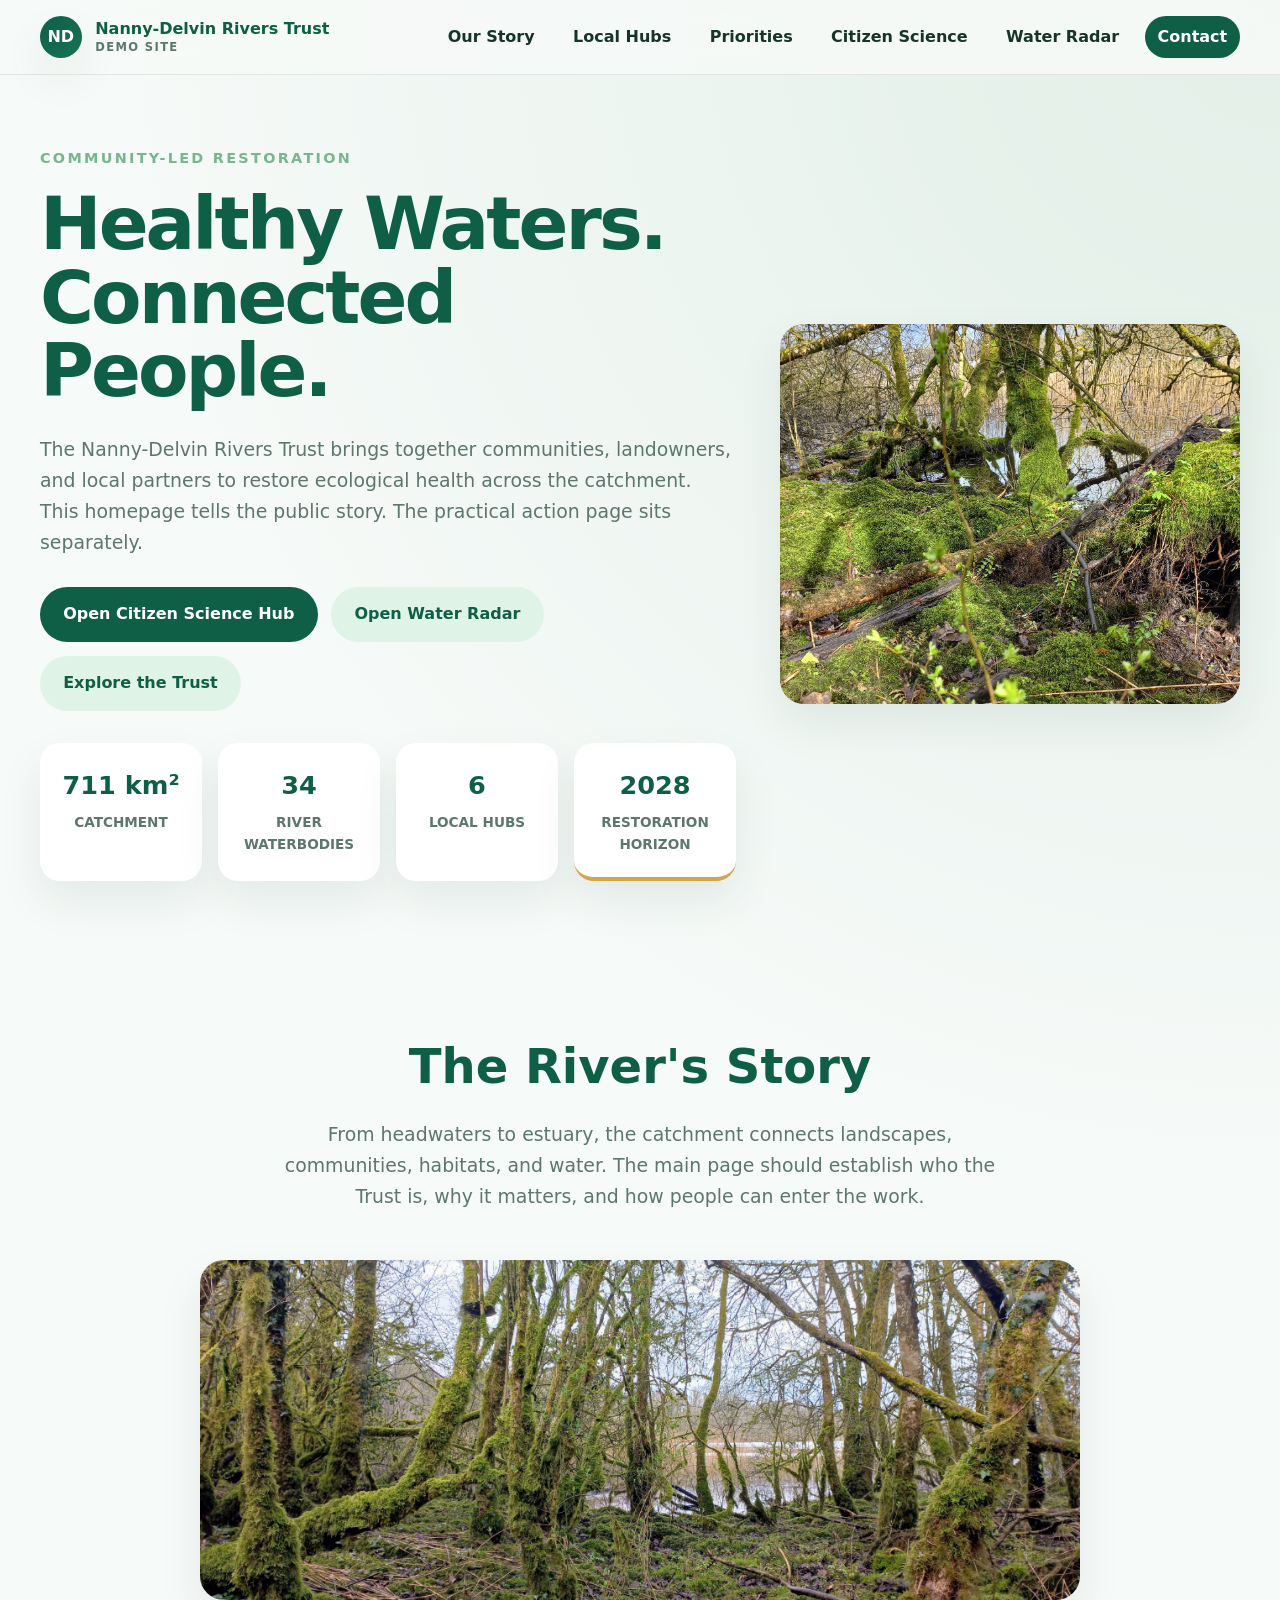
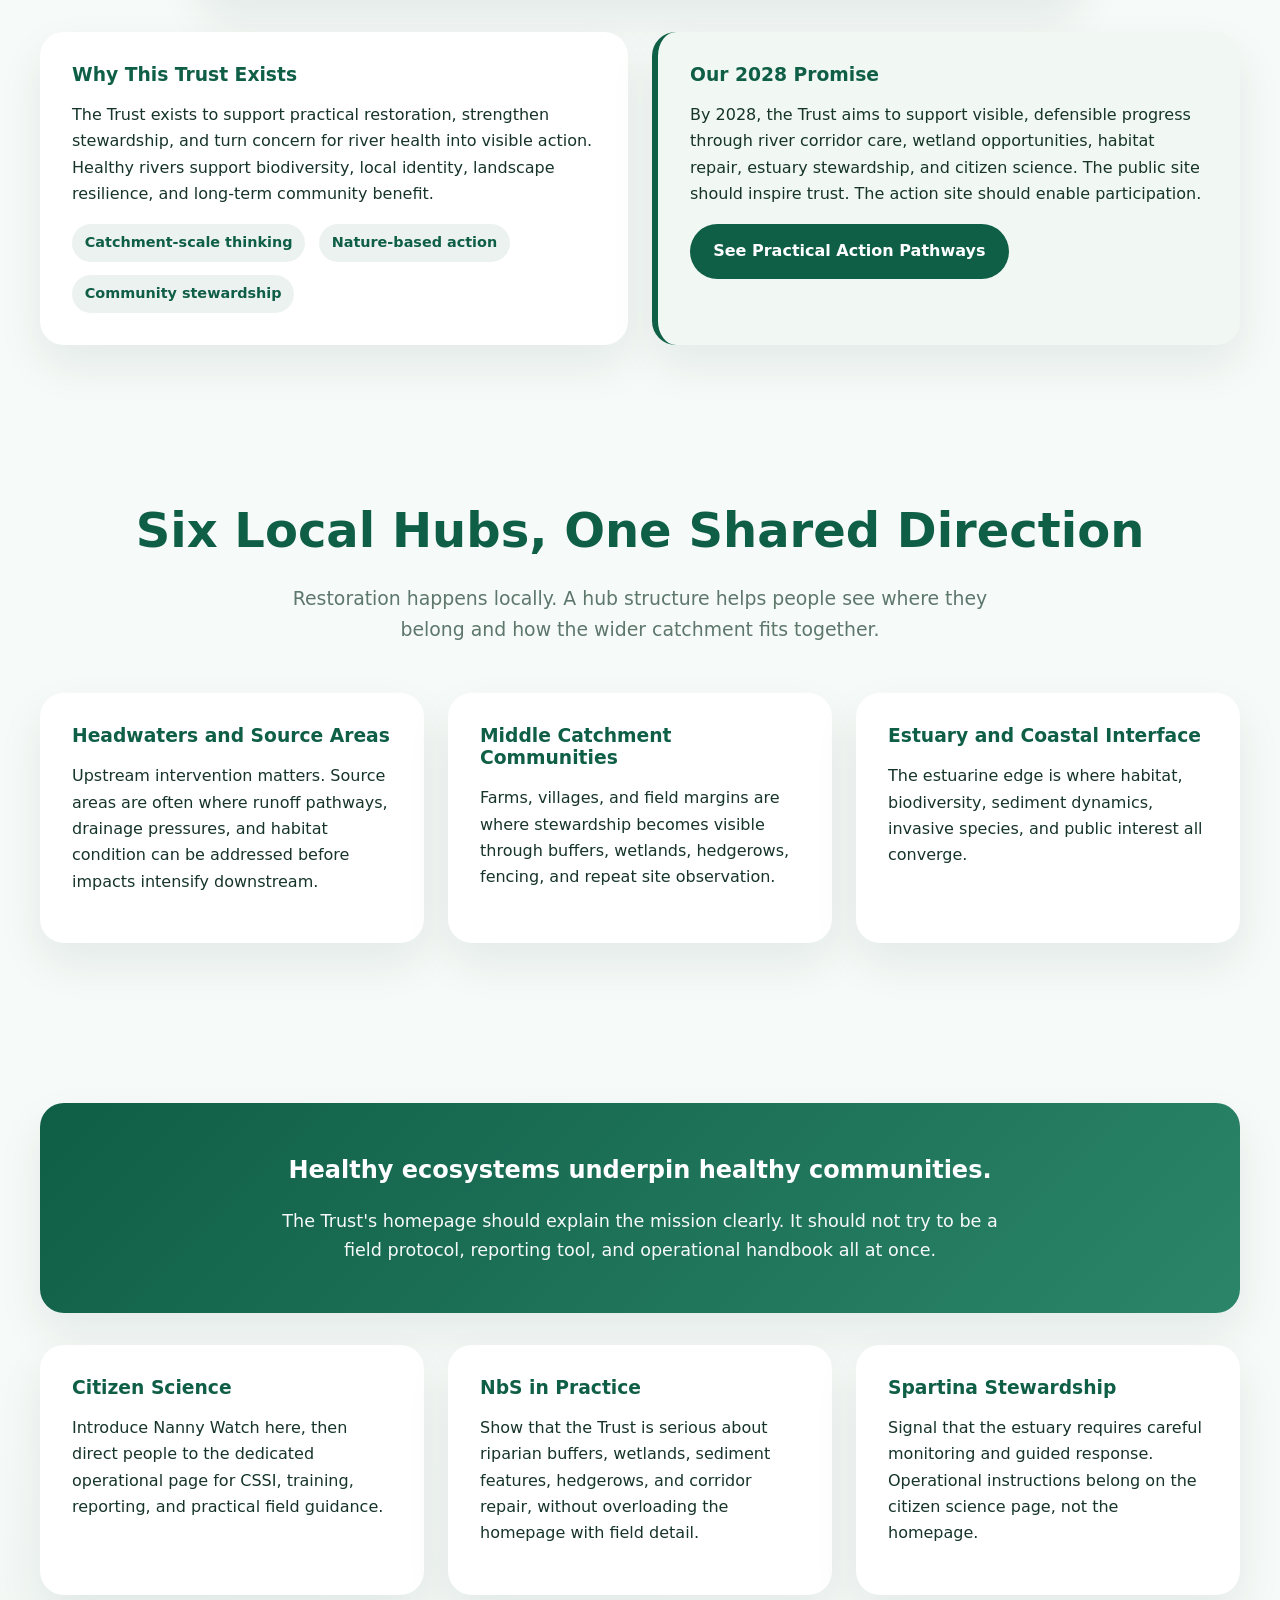
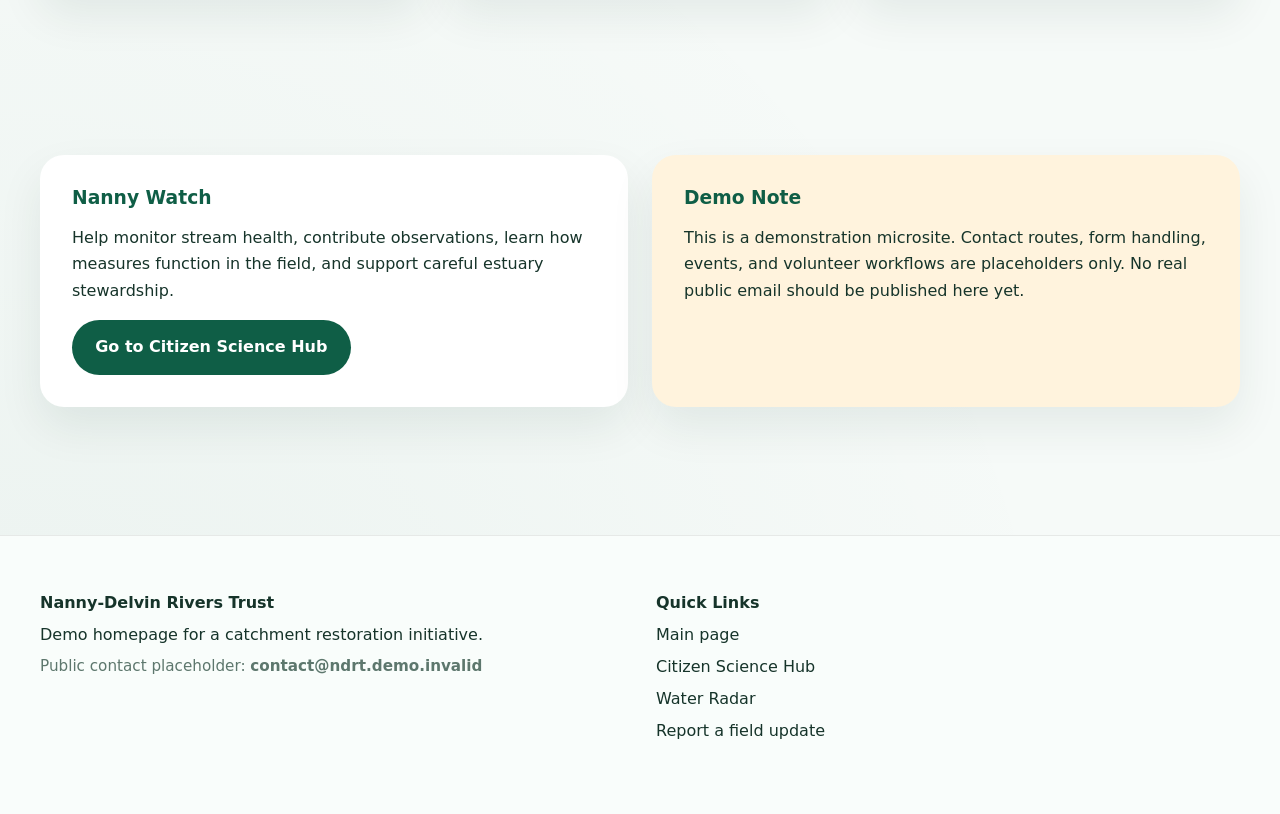
==== index.html @ 26b3b52e "Import donated NDRT website prototype" ====
<!DOCTYPE html>
<html lang="en">
<head>
  <meta charset="UTF-8" />
  <meta name="viewport" content="width=device-width, initial-scale=1.0" />
  <title>Nanny-Delvin Rivers Trust | Our River, Our Future</title>
  <meta
    name="description"
    content="Demo homepage for the Nanny-Delvin Rivers Trust, presenting community-led catchment restoration, local hubs, and pathways into citizen science."
  />
  <link rel="stylesheet" href="assets/css/ndrt.css" />
  <link rel="stylesheet" href="/demos/shared/demo-return.css" />
  <script defer src="/demos/shared/demo-return.js"></script>
  <link rel="stylesheet" href="/demos/shared/demo-doi.css" />
  <script defer src="/demos/shared/demo-doi.js"></script>
  <link rel="stylesheet" href="/demos/shared/demo-support.css" />
  <script defer src="/demos/shared/demo-support.js"></script>
</head>
<body>
  <header class="site-header">
    <div class="shell nav-shell">
      <a href="index.html" class="logo" aria-label="Nanny-Delvin Rivers Trust demo homepage">
        <span class="logo-mark">ND</span>
        <span class="logo-text">
          Nanny-Delvin Rivers Trust
          <small>DEMO SITE</small>
        </span>
      </a>

      <nav class="nav-links" aria-label="Main navigation">
        <a href="#story">Our Story</a>
        <a href="#hubs">Local Hubs</a>
        <a href="#priorities">Priorities</a>
        <a href="citizen-science.html">Citizen Science</a>
        <a href="news/">Water Radar</a>
        <a href="#contact" class="cta-nav">Contact</a>
      </nav>
    </div>
  </header>

  <main>
    <section class="hero shell">
      <div class="hero-grid">
        <div>
          <div class="eyebrow">Community-Led Restoration</div>
          <h1 class="hero-title">Healthy Waters.<br />Connected People.</h1>
          <p class="lead">
            The Nanny-Delvin Rivers Trust brings together communities, landowners, and local
            partners to restore ecological health across the catchment. This homepage tells the
            public story. The practical action page sits separately.
          </p>

          <div class="hero-actions">
            <a class="button" href="citizen-science.html">Open Citizen Science Hub</a>
            <a class="button button-secondary" href="news/">Open Water Radar</a>
            <a class="button button-secondary" href="#story">Explore the Trust</a>
          </div>

          <div class="stats" aria-label="Catchment summary statistics">
            <div class="stat-card">
              <strong>711 km²</strong>
              <span>Catchment</span>
            </div>
            <div class="stat-card">
              <strong>34</strong>
              <span>River Waterbodies</span>
            </div>
            <div class="stat-card">
              <strong>6</strong>
              <span>Local Hubs</span>
            </div>
            <div class="stat-card stat-card-risk">
              <strong>2028</strong>
              <span>Restoration Horizon</span>
            </div>
          </div>
        </div>

        <div>
          <img
            src="assets/images/nanny1.jpg"
            alt="River landscape in the Nanny-Delvin catchment"
            class="feature-img hero-image"
          />
        </div>
      </div>
    </section>

    <section id="story" class="shell">
      <div class="section-heading">
        <h2>The River's Story</h2>
        <p class="lead section-lead">
          From headwaters to estuary, the catchment connects landscapes, communities, habitats,
          and water. The main page should establish who the Trust is, why it matters, and how
          people can enter the work.
        </p>
      </div>

      <img
        src="assets/images/nanny2.jpg"
        alt="Nanny-Delvin landscape view"
        class="feature-img story-image"
      />

      <div class="grid grid-2">
        <article class="card">
          <h3>Why This Trust Exists</h3>
          <p>
            The Trust exists to support practical restoration, strengthen stewardship, and turn
            concern for river health into visible action. Healthy rivers support biodiversity,
            local identity, landscape resilience, and long-term community benefit.
          </p>
          <div class="tag-row">
            <span class="tag">Catchment-scale thinking</span>
            <span class="tag">Nature-based action</span>
            <span class="tag">Community stewardship</span>
          </div>
        </article>

        <article class="card highlight-card">
          <h3>Our 2028 Promise</h3>
          <p>
            By 2028, the Trust aims to support visible, defensible progress through river corridor
            care, wetland opportunities, habitat repair, estuary stewardship, and citizen science.
            The public site should inspire trust. The action site should enable participation.
          </p>
          <a href="citizen-science.html#pathways" class="button">See Practical Action Pathways</a>
        </article>
      </div>
    </section>

    <section id="hubs" class="shell">
      <div class="section-heading">
        <h2>Six Local Hubs, One Shared Direction</h2>
        <p class="lead section-lead">
          Restoration happens locally. A hub structure helps people see where they belong and how
          the wider catchment fits together.
        </p>
      </div>

      <div class="grid grid-3">
        <article class="card">
          <h3>Headwaters and Source Areas</h3>
          <p>
            Upstream intervention matters. Source areas are often where runoff pathways, drainage
            pressures, and habitat condition can be addressed before impacts intensify downstream.
          </p>
        </article>

        <article class="card">
          <h3>Middle Catchment Communities</h3>
          <p>
            Farms, villages, and field margins are where stewardship becomes visible through
            buffers, wetlands, hedgerows, fencing, and repeat site observation.
          </p>
        </article>

        <article class="card">
          <h3>Estuary and Coastal Interface</h3>
          <p>
            The estuarine edge is where habitat, biodiversity, sediment dynamics, invasive species,
            and public interest all converge.
          </p>
        </article>
      </div>
    </section>

    <section id="priorities" class="shell">
      <div class="philosophy">
        <h2>Healthy ecosystems underpin healthy communities.</h2>
        <p>
          The Trust's homepage should explain the mission clearly. It should not try to be a field
          protocol, reporting tool, and operational handbook all at once.
        </p>
      </div>

      <div class="grid grid-3">
        <article class="card">
          <h3>Citizen Science</h3>
          <p>
            Introduce Nanny Watch here, then direct people to the dedicated operational page for
            CSSI, training, reporting, and practical field guidance.
          </p>
        </article>

        <article class="card">
          <h3>NbS in Practice</h3>
          <p>
            Show that the Trust is serious about riparian buffers, wetlands, sediment features,
            hedgerows, and corridor repair, without overloading the homepage with field detail.
          </p>
        </article>

        <article class="card">
          <h3>Spartina Stewardship</h3>
          <p>
            Signal that the estuary requires careful monitoring and guided response. Operational
            instructions belong on the citizen science page, not the homepage.
          </p>
        </article>
      </div>
    </section>

    <section class="shell">
      <div class="grid grid-2">
        <article class="card">
          <h3>Nanny Watch</h3>
          <p>
            Help monitor stream health, contribute observations, learn how measures function in the
            field, and support careful estuary stewardship.
          </p>
          <a href="citizen-science.html" class="button">Go to Citizen Science Hub</a>
        </article>

        <article class="card warning-card">
          <h3>Demo Note</h3>
          <p>
            This is a demonstration microsite. Contact routes, form handling, events, and volunteer
            workflows are placeholders only. No real public email should be published here yet.
          </p>
        </article>
      </div>
    </section>
  </main>

  <footer id="contact" class="site-footer">
    <div class="shell footer-grid">
      <div>
        <p><strong>Nanny-Delvin Rivers Trust</strong></p>
        <p>Demo homepage for a catchment restoration initiative.</p>
        <p class="footer-note">
          Public contact placeholder: <strong>contact@ndrt.demo.invalid</strong>
        </p>
      </div>

      <div>
        <p><strong>Quick Links</strong></p>
        <p><a href="index.html">Main page</a></p>
        <p><a href="citizen-science.html">Citizen Science Hub</a></p>
        <p><a href="news/">Water Radar</a></p>
        <p><a href="citizen-science.html#report">Report a field update</a></p>
      </div>
    </div>
  </footer>
  <!-- Cloudflare Web Analytics -->
  <script defer src='https://static.cloudflareinsights.com/beacon.min.js' data-cf-beacon='{"token": "ba3bb7ae04424113b5e7cebe70bd86d4"}'></script>
  <!-- End Cloudflare Web Analytics -->
</body>
</html>
---- assets/css/ndrt.css ----
:root {
  --bg: #f6faf8;
  --surface: #ffffff;
  --surface-soft: #f1f8f4;
  --text: #16342a;
  --muted: #5d776d;
  --brand: #0f5e46;
  --brand-2: #79b58e;
  --brand-3: #dcefe2;
  --accent: #dff4e6;
  --warning: #fff3dd;
  --risk: #f6dede;
  --border: rgba(0, 0, 0, 0.08);
  --shadow: 0 20px 45px rgba(16, 48, 38, 0.08);
  --radius: 24px;
  --radius-small: 14px;
  --max: 1200px;
  --transition: 0.25s ease;
}

* {
  box-sizing: border-box;
}

html {
  scroll-behavior: smooth;
}

body {
  margin: 0;
  font-family: Inter, system-ui, -apple-system, BlinkMacSystemFont, "Segoe UI", sans-serif;
  color: var(--text);
  line-height: 1.65;
  background:
    radial-gradient(circle at top right, rgba(121, 181, 142, 0.16), transparent 28%),
    radial-gradient(circle at left bottom, rgba(15, 94, 70, 0.05), transparent 26%),
    var(--bg);
}

img {
  display: block;
  max-width: 100%;
  border-radius: var(--radius);
}

 a {
  color: inherit;
  text-decoration: none;
}

.shell {
  width: min(calc(100% - 3rem), var(--max));
  margin: 0 auto;
}

.site-header {
  position: sticky;
  top: 0;
  z-index: 100;
  background: rgba(246, 250, 248, 0.88);
  backdrop-filter: blur(12px);
  border-bottom: 1px solid var(--border);
}

.nav-shell {
  display: flex;
  justify-content: space-between;
  align-items: center;
  gap: 1rem;
  padding: 1rem 0;
  flex-wrap: wrap;
}

.logo {
  display: inline-flex;
  align-items: center;
  gap: 0.85rem;
  color: var(--brand);
  font-weight: 800;
}

.logo-mark {
  width: 2.6rem;
  height: 2.6rem;
  display: inline-grid;
  place-items: center;
  border-radius: 999px;
  background: linear-gradient(135deg, var(--brand) 0%, #167456 100%);
  color: #ffffff;
  box-shadow: var(--shadow);
}

.logo-text {
  display: flex;
  flex-direction: column;
  line-height: 1.1;
}

.logo-text small {
  margin-top: 0.2rem;
  color: var(--muted);
  letter-spacing: 0.12em;
  font-size: 0.72rem;
}

.nav-links {
  display: flex;
  gap: 0.8rem;
  flex-wrap: wrap;
  align-items: center;
}

.nav-links a {
  font-weight: 700;
  color: var(--text);
  padding: 0.5rem 0.8rem;
  border-radius: 999px;
  transition: background var(--transition), color var(--transition), transform var(--transition);
}

.nav-links a:hover {
  background: rgba(15, 94, 70, 0.08);
  color: var(--brand);
}

.cta-nav {
  background: var(--brand);
  color: #ffffff !important;
}

.cta-nav:hover {
  background: #167456;
  color: #ffffff !important;
}

main {
  padding-bottom: 3rem;
}

section {
  padding: 5rem 0;
}

.hero {
  padding-top: 4.5rem;
}

.hero-compact {
  padding-bottom: 2.5rem;
}

.hero-grid {
  display: grid;
  grid-template-columns: 1.2fr 0.8fr;
  gap: 2.5rem;
  align-items: center;
}

.hero-grid-single {
  grid-template-columns: 1fr;
}

.hero-title {
  margin: 0;
  font-size: clamp(2.7rem, 6vw, 4.6rem);
  line-height: 1;
  letter-spacing: -0.04em;
  color: var(--brand);
}

.eyebrow {
  font-weight: 800;
  color: var(--brand-2);
  text-transform: uppercase;
  letter-spacing: 0.16em;
  margin-bottom: 1rem;
  font-size: 0.9rem;
}

.lead {
  font-size: 1.18rem;
  color: var(--muted);
  max-width: 60ch;
  margin: 1.6rem 0 0;
}

.section-lead {
  margin-left: auto;
  margin-right: auto;
}

.hero-actions,
.inline-actions,
.tag-row {
  display: flex;
  gap: 0.85rem;
  flex-wrap: wrap;
}

.hero-actions {
  margin-top: 1.8rem;
}

.button,
.button-secondary {
  display: inline-flex;
  align-items: center;
  justify-content: center;
  border: none;
  border-radius: 999px;
  padding: 0.9rem 1.45rem;
  font-weight: 700;
  cursor: pointer;
  transition: transform var(--transition), box-shadow var(--transition), background var(--transition);
}

.button {
  background: var(--brand);
  color: #ffffff;
}

.button:hover {
  transform: translateY(-2px);
  box-shadow: 0 12px 22px rgba(15, 94, 70, 0.18);
}

.button-secondary {
  background: var(--accent);
  color: var(--brand);
}

.button-secondary:hover {
  transform: translateY(-2px);
  box-shadow: 0 12px 22px rgba(15, 94, 70, 0.10);
}

.button-link {
  color: var(--brand);
  font-weight: 800;
}

.button-link:hover {
  text-decoration: underline;
}

.feature-img {
  width: 100%;
  object-fit: cover;
  box-shadow: var(--shadow);
}

.hero-image {
  width: 100%;
  max-width: 460px;
  height: clamp(260px, 34vw, 380px);
  margin-left: auto;
}

.story-image {
  width: min(100%, 880px);
  height: clamp(220px, 32vw, 340px);
  margin: 0 auto 2rem;
}

.stats {
  display: grid;
  grid-template-columns: repeat(4, 1fr);
  gap: 1rem;
  margin-top: 2rem;
}

.stat-card {
  background: var(--surface);
  border-radius: 20px;
  padding: 1.35rem;
  box-shadow: var(--shadow);
  text-align: center;
}

.stat-card strong {
  display: block;
  font-size: 1.6rem;
  color: var(--brand);
}

.stat-card span {
  display: block;
  margin-top: 0.25rem;
  color: var(--muted);
  font-size: 0.85rem;
  text-transform: uppercase;
  font-weight: 700;
}

.stat-card-risk {
  border-bottom: 4px solid #d4a44f;
}

.section-heading {
  text-align: center;
  margin-bottom: 3rem;
}

.section-heading h2 {
  margin: 0 0 1rem;
  font-size: clamp(2rem, 4vw, 3rem);
  color: var(--brand);
  line-height: 1.08;
}

.grid {
  display: grid;
  gap: 1.5rem;
}

.grid-2 {
  grid-template-columns: repeat(2, minmax(0, 1fr));
}

.grid-3 {
  grid-template-columns: repeat(3, minmax(0, 1fr));
}

.grid-4 {
  grid-template-columns: repeat(4, minmax(0, 1fr));
}

.card,
.audit-box,
.timeline-step,
.philosophy {
  background: var(--surface);
  border-radius: var(--radius);
  box-shadow: var(--shadow);
}

.card {
  padding: 2rem;
  height: 100%;
}

.card h3,
.timeline-step h3 {
  margin-top: 0;
  margin-bottom: 0.85rem;
  color: var(--brand);
  line-height: 1.18;
}

.card ul {
  padding-left: 1.15rem;
  margin: 0;
}

.card li + li {
  margin-top: 0.55rem;
}

.highlight-card {
  background: var(--surface-soft);
  border-left: 6px solid var(--brand);
}

.warning-card {
  background: var(--warning);
}

.risk-card {
  background: var(--risk);
}

.action-card p {
  margin-bottom: 1rem;
}

.tag {
  display: inline-block;
  padding: 0.45rem 0.8rem;
  border-radius: 999px;
  background: rgba(15, 94, 70, 0.08);
  color: var(--brand);
  font-weight: 700;
  font-size: 0.9rem;
}

.philosophy {
  padding: 3rem 2rem;
  text-align: center;
  background: linear-gradient(135deg, #0f5e46 0%, #2b8569 100%);
  color: #ffffff;
  margin-bottom: 2rem;
}

.philosophy h2 {
  color: #ffffff;
  margin: 0 0 1rem;
}

.philosophy p {
  margin: 0 auto;
  max-width: 720px;
  opacity: 0.96;
  font-size: 1.1rem;
}

.timeline {
  display: grid;
  gap: 1rem;
  margin-top: 1.5rem;
}

.timeline-step {
  display: grid;
  grid-template-columns: 72px 1fr;
  gap: 1rem;
  align-items: start;
  padding: 1.4rem;
}

.timeline-step > strong {
  width: 72px;
  height: 72px;
  display: inline-grid;
  place-items: center;
  border-radius: 18px;
  background: var(--accent);
  color: var(--brand);
  font-size: 1.1rem;
}

.timeline-step p {
  margin: 0;
  color: var(--muted);
}

.audit-box {
  padding: 2rem;
  background: var(--surface-soft);
}

.form-grid {
  display: grid;
  grid-template-columns: repeat(2, minmax(0, 1fr));
  gap: 1.25rem;
}

.form-field {
  display: flex;
  flex-direction: column;
}

.form-field-full {
  grid-column: 1 / -1;
}

.form-field label {
  font-weight: 700;
  margin-bottom: 0.5rem;
}

input,
select,
textarea {
  width: 100%;
  padding: 1rem;
  border-radius: 12px;
  border: 1px solid rgba(0, 0, 0, 0.12);
  font: inherit;
  background: #ffffff;
  color: var(--text);
}

input:focus,
select:focus,
textarea:focus,
.button:focus,
.button-secondary:focus,
.cta-nav:focus {
  outline: 3px solid rgba(121, 181, 142, 0.35);
  outline-offset: 2px;
}

.form-note,
.footer-note {
  color: var(--muted);
  font-size: 0.95rem;
}

.site-footer {
  padding: 3rem 0 4rem;
  background: #f9fdfb;
  border-top: 1px solid var(--border);
}

.footer-grid {
  display: grid;
  grid-template-columns: repeat(2, minmax(0, 1fr));
  gap: 2rem;
}

.site-footer p {
  margin: 0.35rem 0;
}

@media (max-width: 980px) {
  .hero-grid,
  .grid-4,
  .grid-3,
  .grid-2,
  .stats,
  .footer-grid,
  .form-grid {
    grid-template-columns: 1fr;
  }

  .hero-image,
  .story-image {
    max-width: 100%;
    height: 280px;
    min-height: 280px;
  }

  .timeline-step {
    grid-template-columns: 1fr;
  }

  .timeline-step > strong {
    width: 60px;
    height: 60px;
  }
}

@media (max-width: 640px) {
  .shell {
    width: min(calc(100% - 1.5rem), var(--max));
  }

  section {
    padding: 3.5rem 0;
  }

  .card,
  .audit-box,
  .philosophy {
    padding: 1.5rem;
  }

  .hero-title {
    font-size: 2.6rem;
  }
}
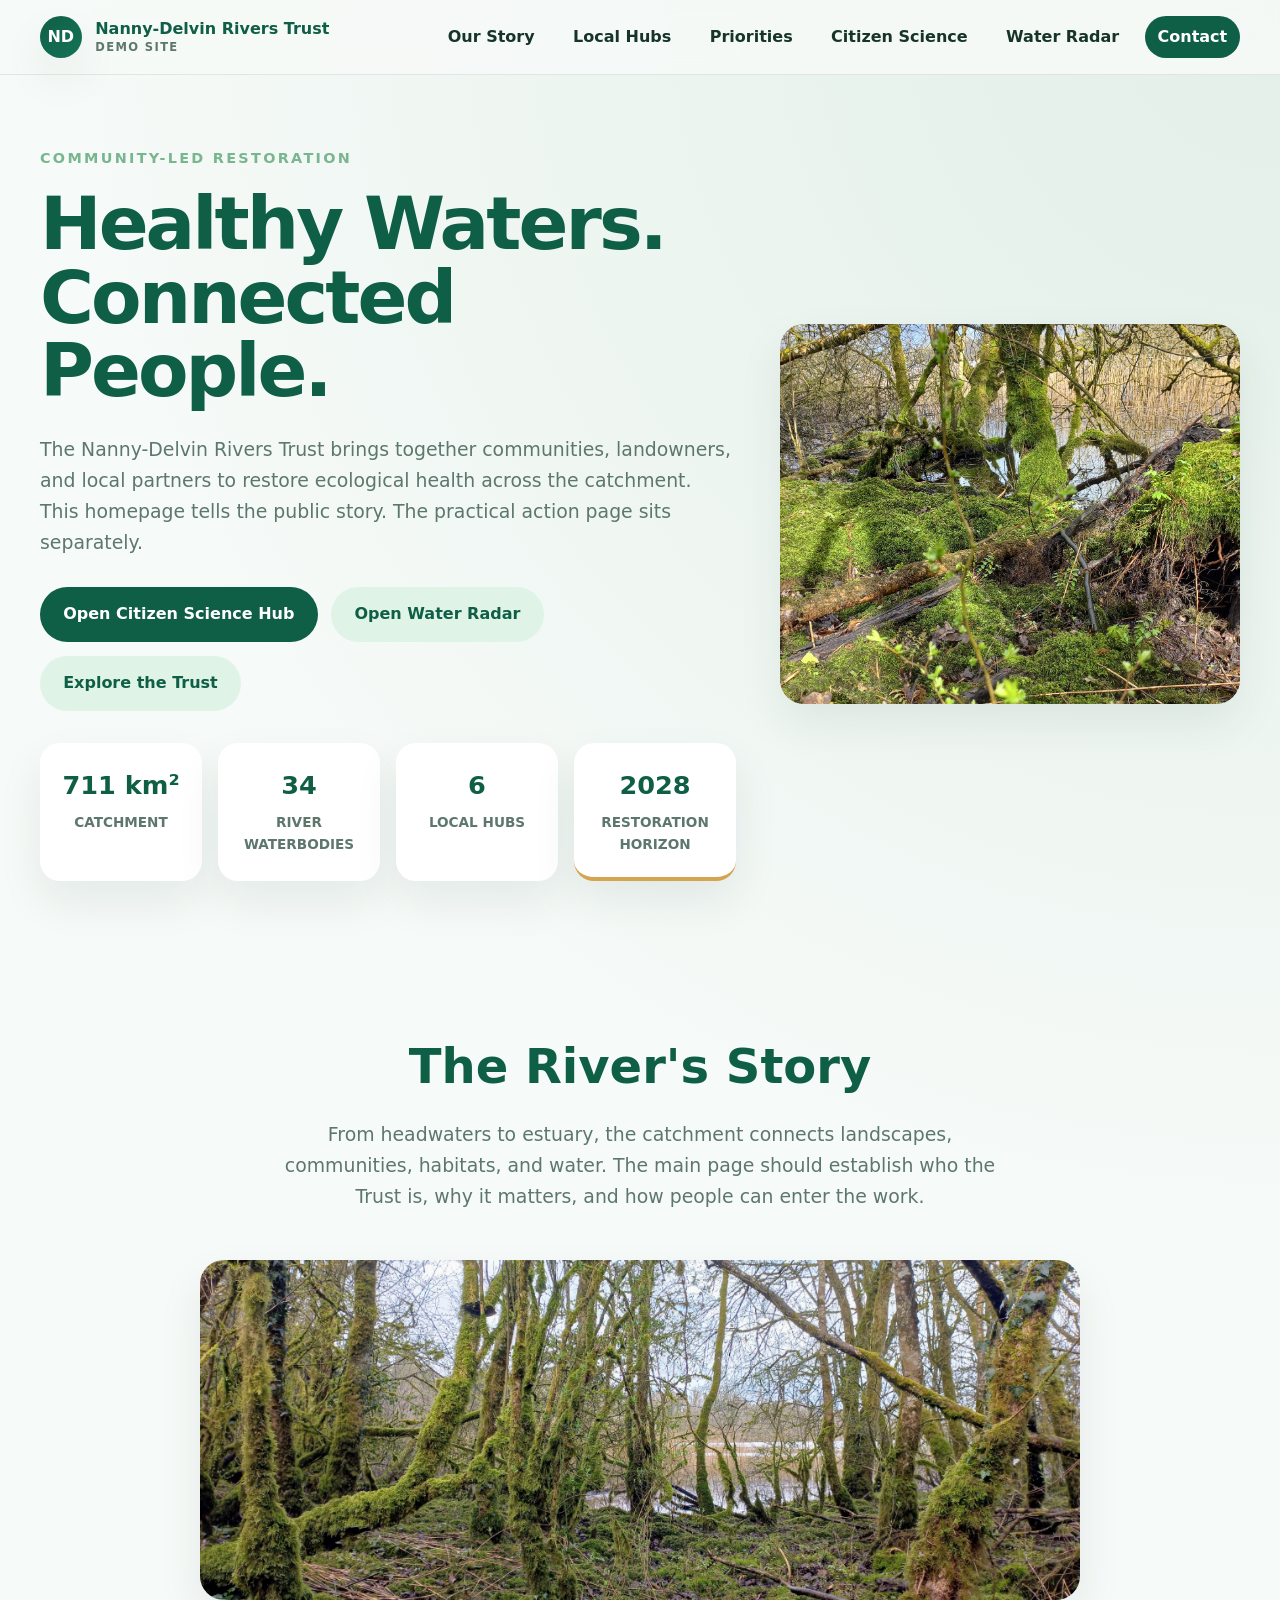
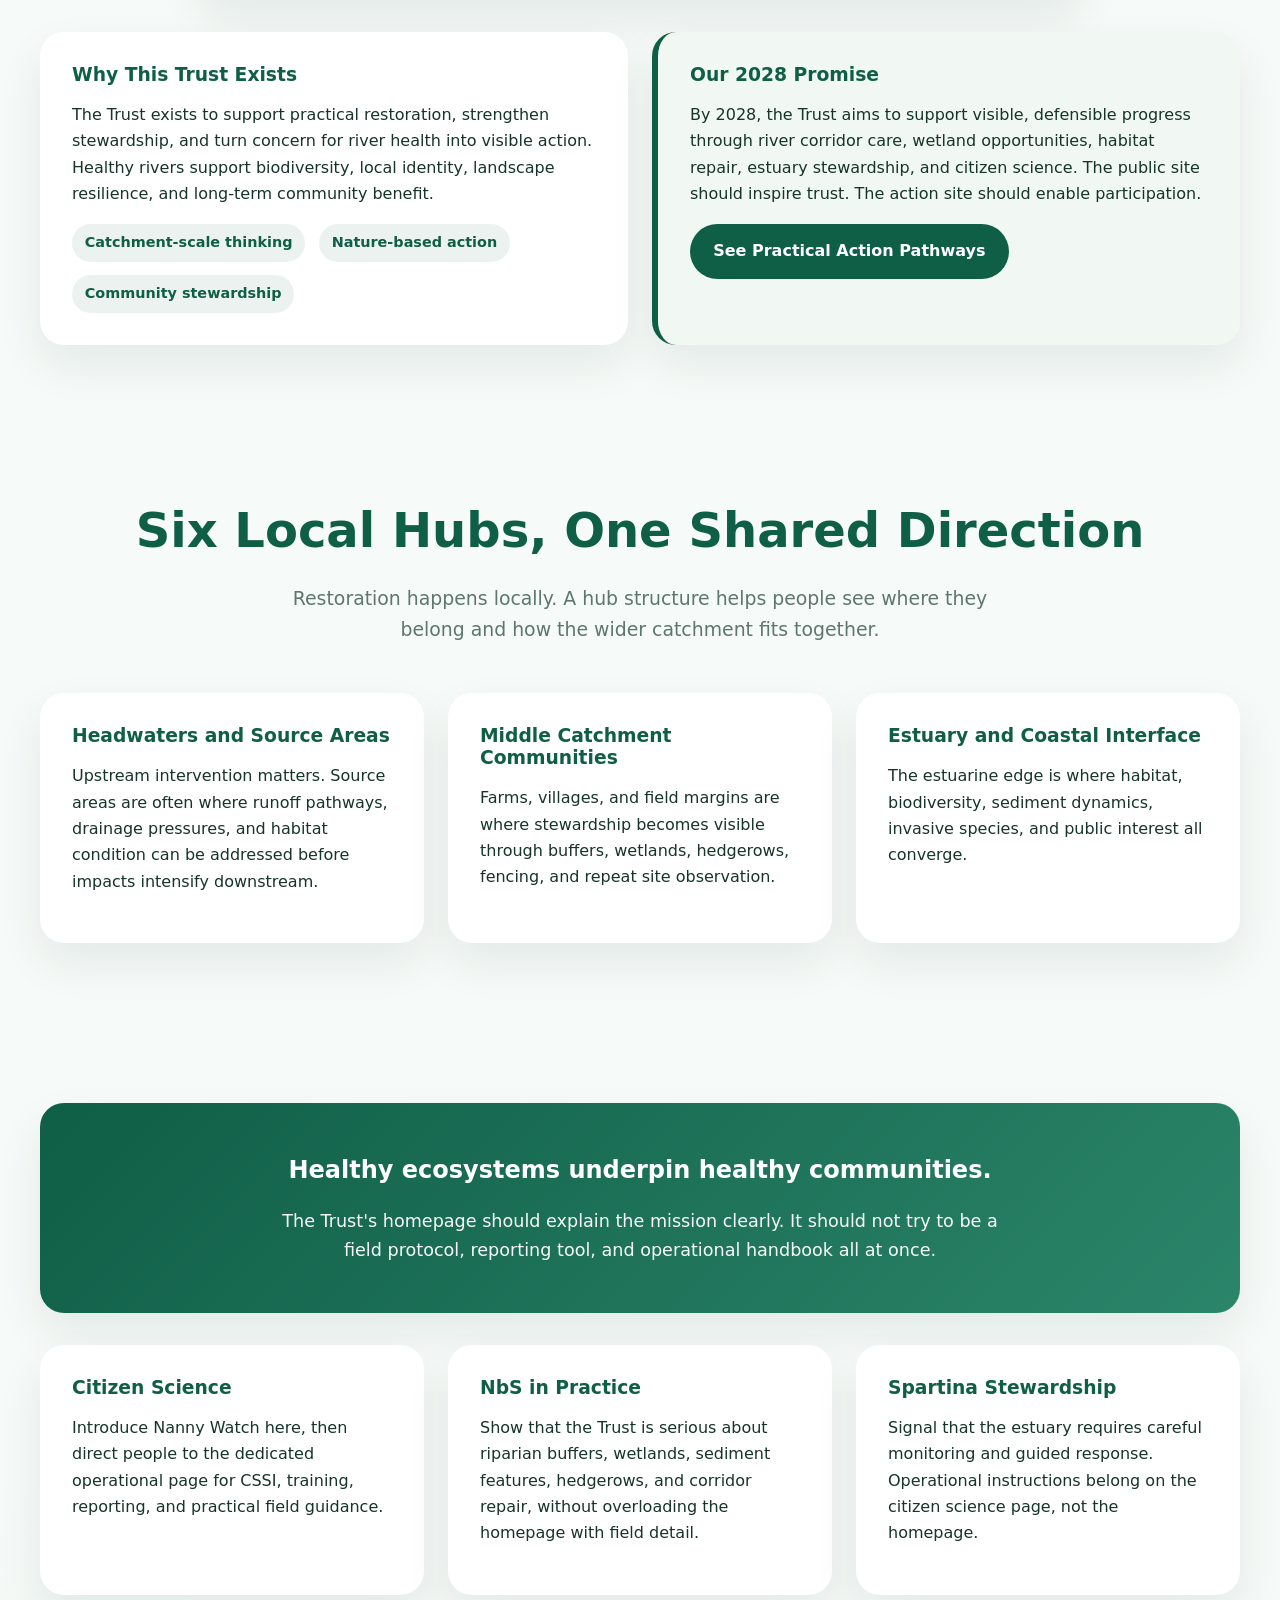
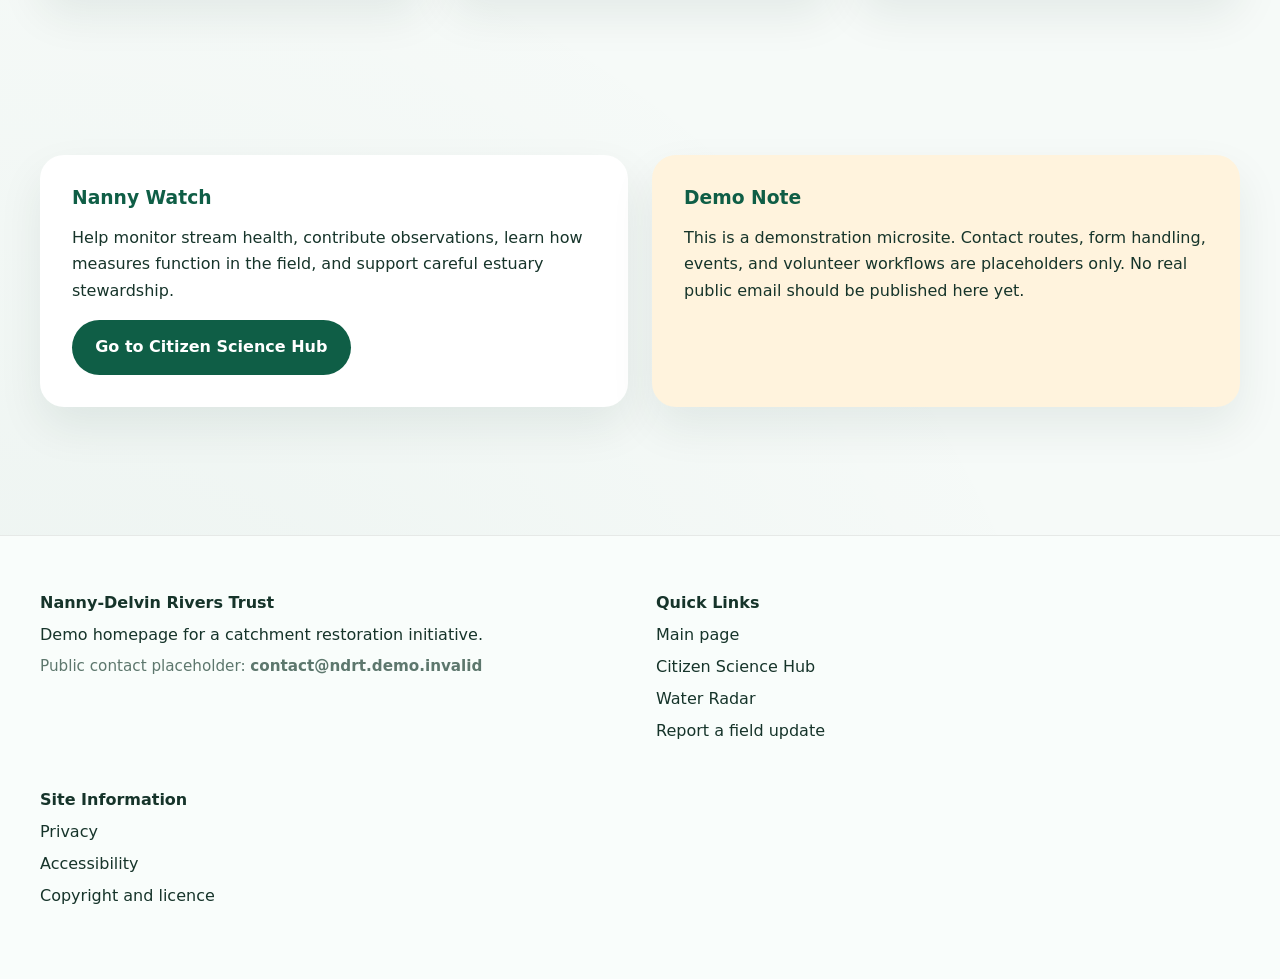
==== commit ceb9aa95: "Add privacy and accessibility pages" ====
--- a/index.html
+++ b/index.html
@@ -9,12 +9,8 @@
     content="Demo homepage for the Nanny-Delvin Rivers Trust, presenting community-led catchment restoration, local hubs, and pathways into citizen science."
   />
   <link rel="stylesheet" href="assets/css/ndrt.css" />
-  <link rel="stylesheet" href="/demos/shared/demo-return.css" />
-  <script defer src="/demos/shared/demo-return.js"></script>
-  <link rel="stylesheet" href="/demos/shared/demo-doi.css" />
-  <script defer src="/demos/shared/demo-doi.js"></script>
-  <link rel="stylesheet" href="/demos/shared/demo-support.css" />
-  <script defer src="/demos/shared/demo-support.js"></script>
+
+
 </head>
 <body>
   <header class="site-header">
@@ -240,6 +236,13 @@
         <p><a href="news/">Water Radar</a></p>
         <p><a href="citizen-science.html#report">Report a field update</a></p>
       </div>
+        <div class="footer-policies">
+          <p><strong>Site Information</strong></p>
+          <p><a href="privacy.html">Privacy</a></p>
+          <p><a href="accessibility.html">Accessibility</a></p>
+          <p><a href="LICENSE">Copyright and licence</a></p>
+        </div>
+
     </div>
   </footer>
   <!-- Cloudflare Web Analytics -->
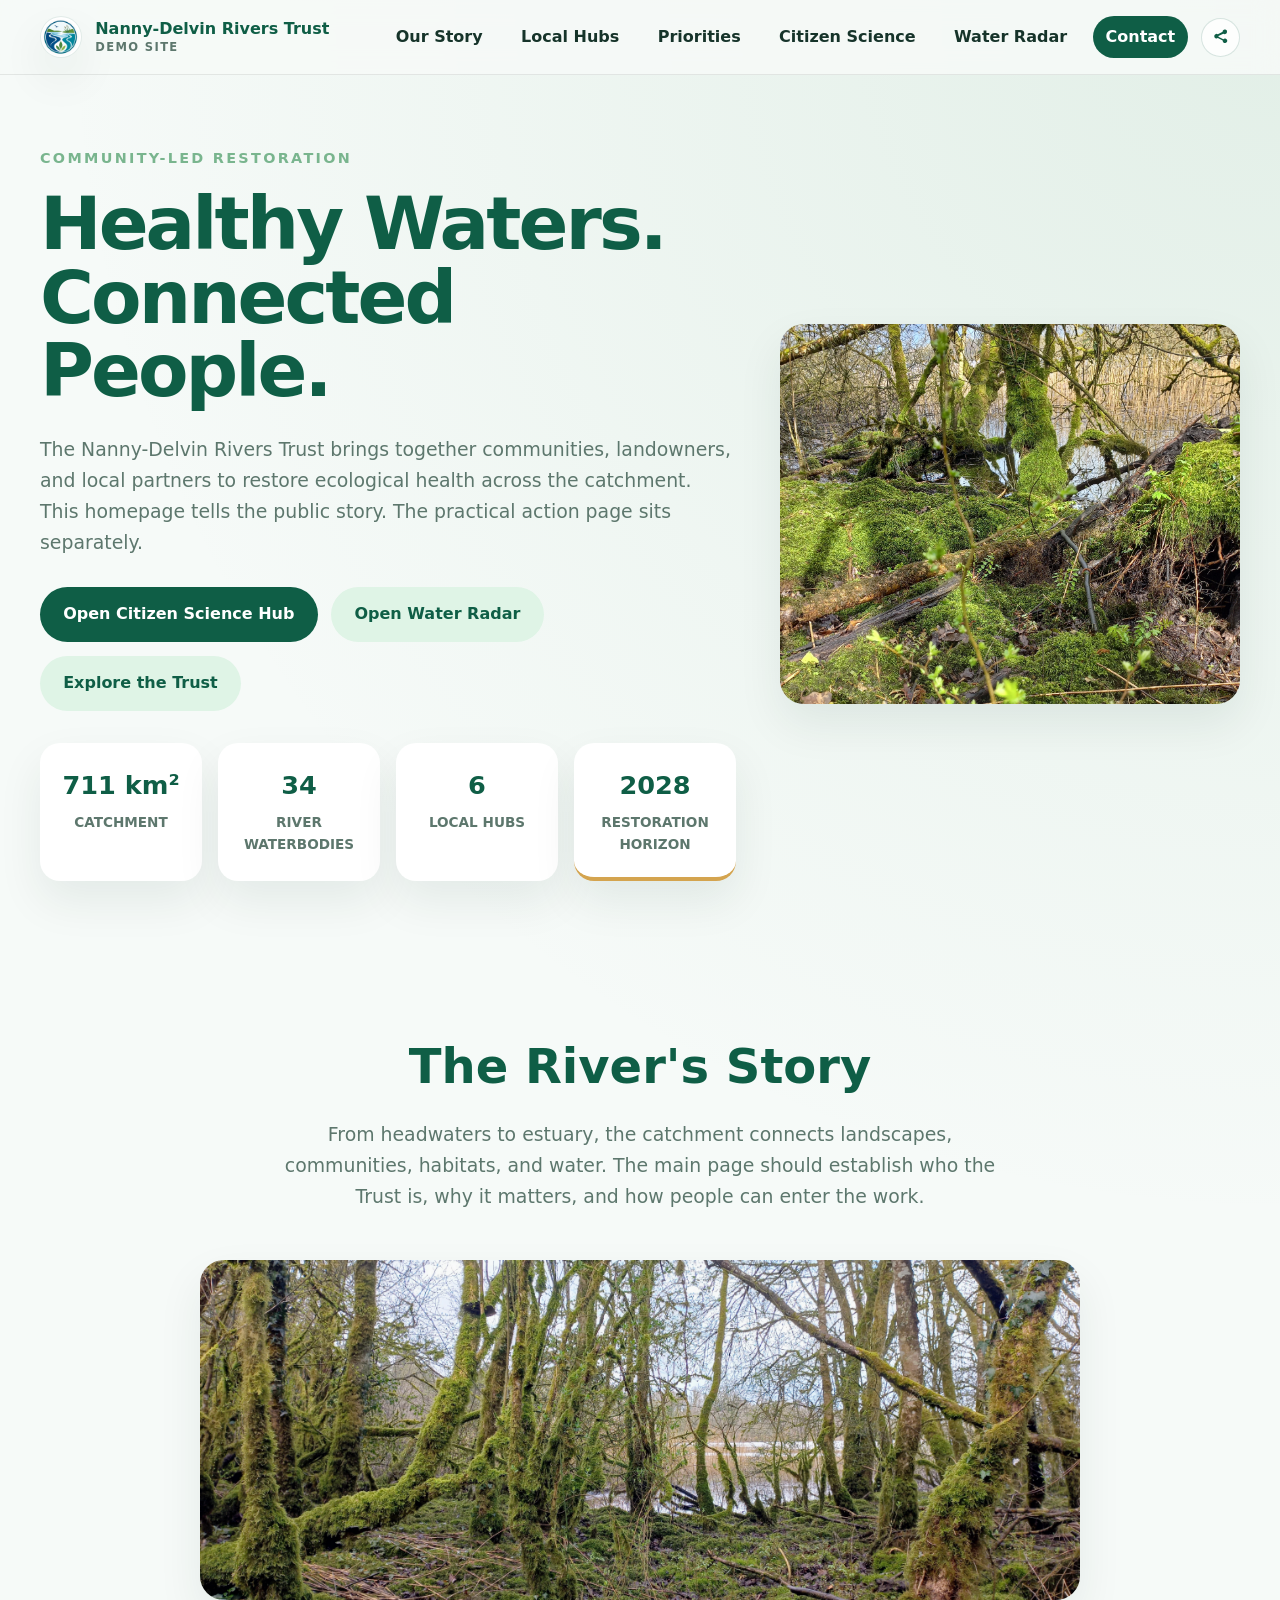
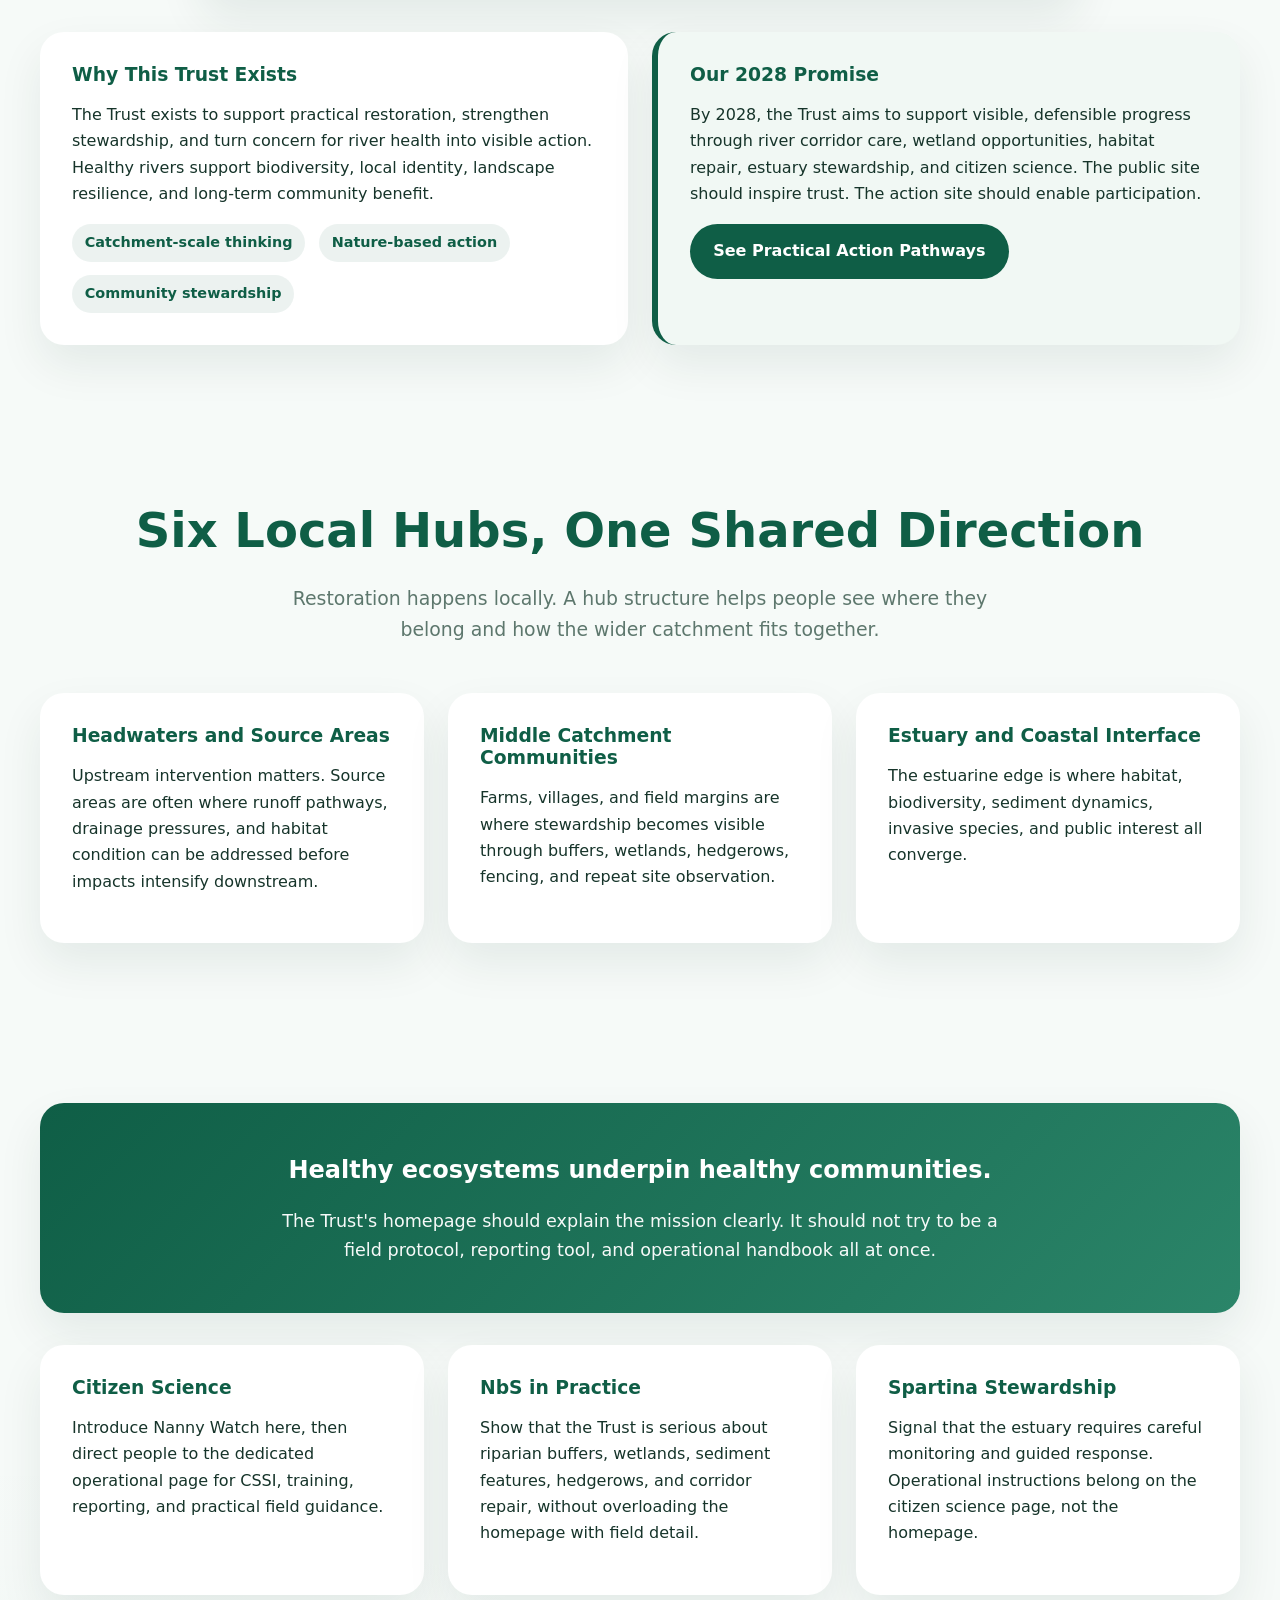
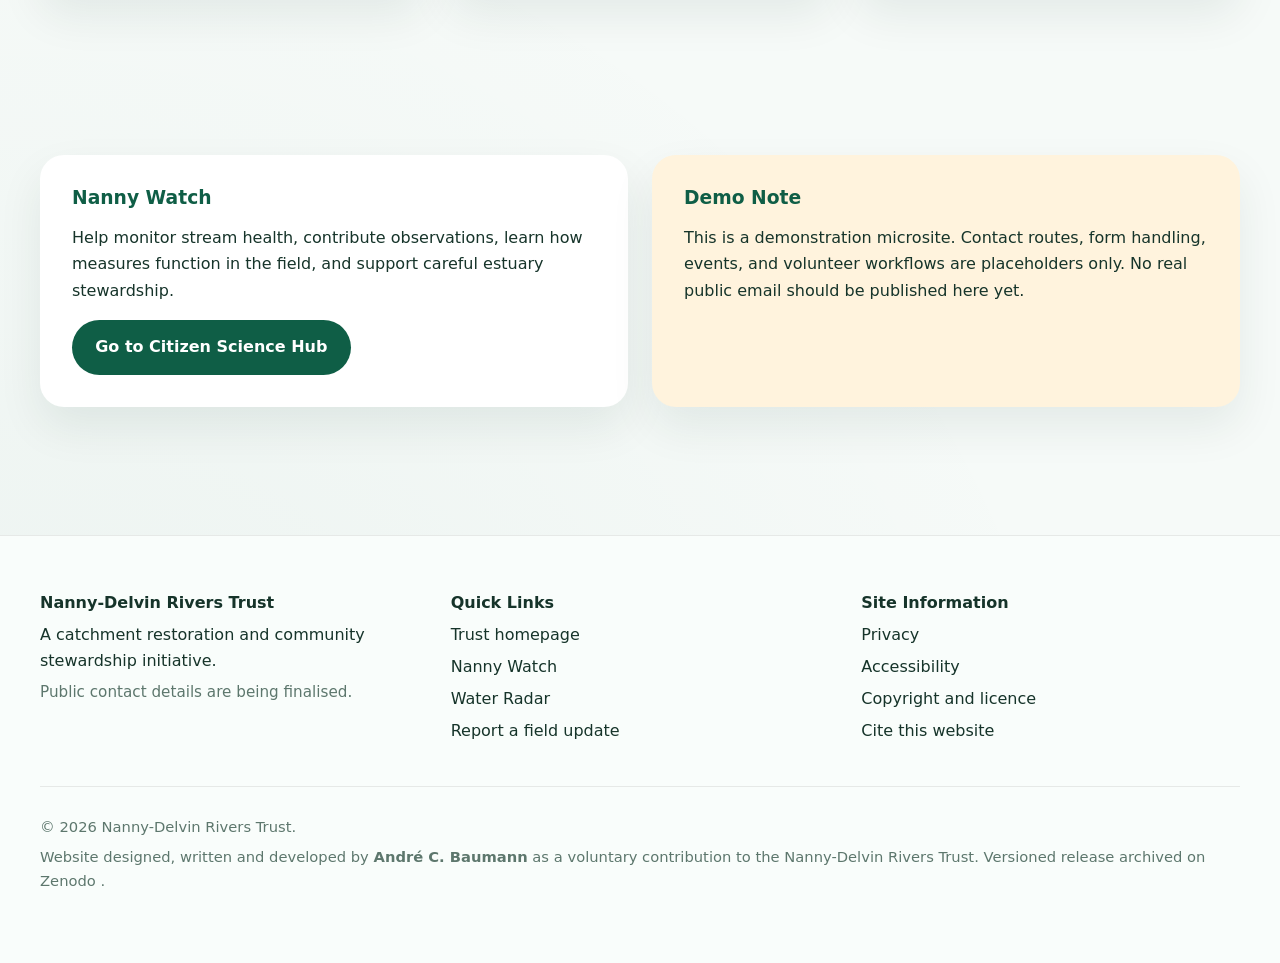
==== commit 569a96d9: "Add NDRT avatar, sharing, install support and standard footer" ====
--- a/index.html
+++ b/index.html
@@ -11,6 +11,32 @@
   <link rel="stylesheet" href="assets/css/ndrt.css" />
 
 
+
+<!-- NDRT FEATURES START -->
+  <meta name="theme-color" content="#0F5E46" />
+  <meta name="apple-mobile-web-app-capable" content="yes" />
+  <meta name="apple-mobile-web-app-status-bar-style" content="default" />
+  <meta name="apple-mobile-web-app-title" content="Nanny-Delvin" />
+  <link rel="manifest" href="manifest.webmanifest" />
+  <link
+    rel="icon"
+    type="image/png"
+    sizes="32x32"
+    href="assets/icons/favicon-32.png"
+  />
+  <link
+    rel="apple-touch-icon"
+    href="assets/icons/apple-touch-icon.png"
+  />
+  <link
+    rel="stylesheet"
+    href="assets/css/site-tools.css"
+  />
+  <script
+    defer
+    src="assets/js/site-tools.js"
+  ></script>
+<!-- NDRT FEATURES END -->
 </head>
 <body>
   <header class="site-header">
@@ -220,31 +246,64 @@
   </main>
 
   <footer id="contact" class="site-footer">
-    <div class="shell footer-grid">
-      <div>
-        <p><strong>Nanny-Delvin Rivers Trust</strong></p>
-        <p>Demo homepage for a catchment restoration initiative.</p>
-        <p class="footer-note">
-          Public contact placeholder: <strong>contact@ndrt.demo.invalid</strong>
-        </p>
-      </div>
-
-      <div>
-        <p><strong>Quick Links</strong></p>
-        <p><a href="index.html">Main page</a></p>
-        <p><a href="citizen-science.html">Citizen Science Hub</a></p>
-        <p><a href="news/">Water Radar</a></p>
-        <p><a href="citizen-science.html#report">Report a field update</a></p>
-      </div>
-        <div class="footer-policies">
-          <p><strong>Site Information</strong></p>
-          <p><a href="privacy.html">Privacy</a></p>
-          <p><a href="accessibility.html">Accessibility</a></p>
-          <p><a href="LICENSE">Copyright and licence</a></p>
-        </div>
-
-    </div>
-  </footer>
+  <!-- NDRT STANDARD FOOTER START -->
+  <div class="shell footer-grid">
+    <div>
+      <p><strong>Nanny-Delvin Rivers Trust</strong></p>
+      <p>
+        A catchment restoration and community stewardship initiative.
+      </p>
+      <p class="footer-note">
+        Public contact details are being finalised.
+      </p>
+    </div>
+
+    <div>
+      <p><strong>Quick Links</strong></p>
+      <p><a href="index.html">Trust homepage</a></p>
+      <p><a href="citizen-science.html">Nanny Watch</a></p>
+      <p><a href="news/">Water Radar</a></p>
+      <p>
+        <a href="citizen-science.html#report">
+          Report a field update
+        </a>
+      </p>
+    </div>
+
+    <div>
+      <p><strong>Site Information</strong></p>
+      <p><a href="privacy.html">Privacy</a></p>
+      <p><a href="accessibility.html">Accessibility</a></p>
+      <p><a href="LICENSE">Copyright and licence</a></p>
+      <p>
+        <a
+          href="https://doi.org/10.5281/zenodo.21777313"
+          target="_blank"
+          rel="noopener noreferrer"
+        >
+          Cite this website
+        </a>
+      </p>
+    </div>
+
+    <div class="footer-meta">
+      <p>© 2026 Nanny-Delvin Rivers Trust.</p>
+      <p>
+        Website designed, written and developed by
+        <strong>André C. Baumann</strong> as a voluntary contribution to the
+        Nanny-Delvin Rivers Trust.
+        <a
+          href="https://doi.org/10.5281/zenodo.21777313"
+          target="_blank"
+          rel="noopener noreferrer"
+        >
+          Versioned release archived on Zenodo
+        </a>.
+      </p>
+    </div>
+  </div>
+  <!-- NDRT STANDARD FOOTER END -->
+</footer>
   <!-- Cloudflare Web Analytics -->
   <script defer src='https://static.cloudflareinsights.com/beacon.min.js' data-cf-beacon='{"token": "ba3bb7ae04424113b5e7cebe70bd86d4"}'></script>
   <!-- End Cloudflare Web Analytics -->
--- a/assets/css/site-tools.css
+++ b/assets/css/site-tools.css
@@ -0,0 +1,173 @@
+/* NDRT logo, sharing, install and footer additions */
+
+.logo-mark.logo-mark-image {
+  overflow: hidden;
+  padding: 0.08rem;
+  background: #ffffff;
+  border: 1px solid rgba(15, 94, 70, 0.12);
+}
+
+.logo-avatar {
+  width: 100%;
+  height: 100%;
+  object-fit: cover;
+  border-radius: 999px;
+}
+
+.site-tools {
+  display: inline-flex;
+  align-items: center;
+  gap: 0.35rem;
+}
+
+.site-tool-button {
+  width: 2.45rem;
+  height: 2.45rem;
+  display: inline-grid;
+  place-items: center;
+  flex: 0 0 auto;
+  border: 1px solid rgba(15, 94, 70, 0.16);
+  border-radius: 999px;
+  background: rgba(255, 255, 255, 0.82);
+  color: var(--brand);
+  cursor: pointer;
+  transition:
+    transform var(--transition),
+    background var(--transition),
+    border-color var(--transition);
+}
+
+.site-tool-button:hover {
+  transform: translateY(-1px);
+  background: var(--accent);
+  border-color: rgba(15, 94, 70, 0.28);
+}
+
+.site-tool-button:focus-visible {
+  outline: 3px solid rgba(121, 181, 142, 0.42);
+  outline-offset: 2px;
+}
+
+.site-tool-button svg {
+  width: 1.15rem;
+  height: 1.15rem;
+  fill: currentColor;
+}
+
+.site-tool-button[hidden] {
+  display: none !important;
+}
+
+.site-toast {
+  position: fixed;
+  left: 50%;
+  bottom: 1.25rem;
+  z-index: 1000;
+  max-width: min(90vw, 34rem);
+  padding: 0.8rem 1rem;
+  border-radius: 999px;
+  background: #16342a;
+  color: #ffffff;
+  box-shadow: 0 16px 40px rgba(16, 48, 38, 0.22);
+  opacity: 0;
+  transform: translate(-50%, 1rem);
+  pointer-events: none;
+  transition: opacity 0.2s ease, transform 0.2s ease;
+}
+
+.site-toast.is-visible {
+  opacity: 1;
+  transform: translate(-50%, 0);
+}
+
+.site-dialog {
+  width: min(calc(100% - 2rem), 30rem);
+  padding: 0;
+  border: 0;
+  border-radius: 24px;
+  color: var(--text);
+  background: var(--surface);
+  box-shadow: 0 28px 80px rgba(16, 48, 38, 0.28);
+}
+
+.site-dialog::backdrop {
+  background: rgba(11, 35, 28, 0.48);
+  backdrop-filter: blur(4px);
+}
+
+.site-dialog-inner {
+  position: relative;
+  padding: 2rem;
+  text-align: center;
+}
+
+.site-dialog-inner h2 {
+  margin: 0.9rem 0 0.7rem;
+  color: var(--brand);
+}
+
+.site-dialog-logo {
+  width: 72px;
+  height: 72px;
+  margin: 0 auto;
+  border-radius: 999px;
+}
+
+.site-dialog-close {
+  position: absolute;
+  top: 0.65rem;
+  right: 0.8rem;
+  width: 2.2rem;
+  height: 2.2rem;
+  border: 0;
+  border-radius: 999px;
+  background: transparent;
+  color: var(--muted);
+  font-size: 1.8rem;
+  line-height: 1;
+  cursor: pointer;
+}
+
+.site-dialog-done {
+  margin-top: 0.65rem;
+}
+
+.site-footer .footer-grid {
+  grid-template-columns: repeat(3, minmax(0, 1fr));
+}
+
+.footer-meta {
+  grid-column: 1 / -1;
+  padding-top: 1.4rem;
+  margin-top: 0.25rem;
+  border-top: 1px solid var(--border);
+  color: var(--muted);
+  font-size: 0.92rem;
+}
+
+.footer-meta p {
+  margin: 0.35rem 0;
+}
+
+.site-footer a:hover,
+.site-footer a:focus-visible {
+  color: var(--brand);
+  text-decoration: underline;
+}
+
+@media (max-width: 760px) {
+  .site-footer .footer-grid {
+    grid-template-columns: 1fr;
+  }
+
+  .footer-meta {
+    grid-column: 1;
+  }
+}
+
+@media (prefers-reduced-motion: reduce) {
+  .site-tool-button,
+  .site-toast {
+    transition: none;
+  }
+}
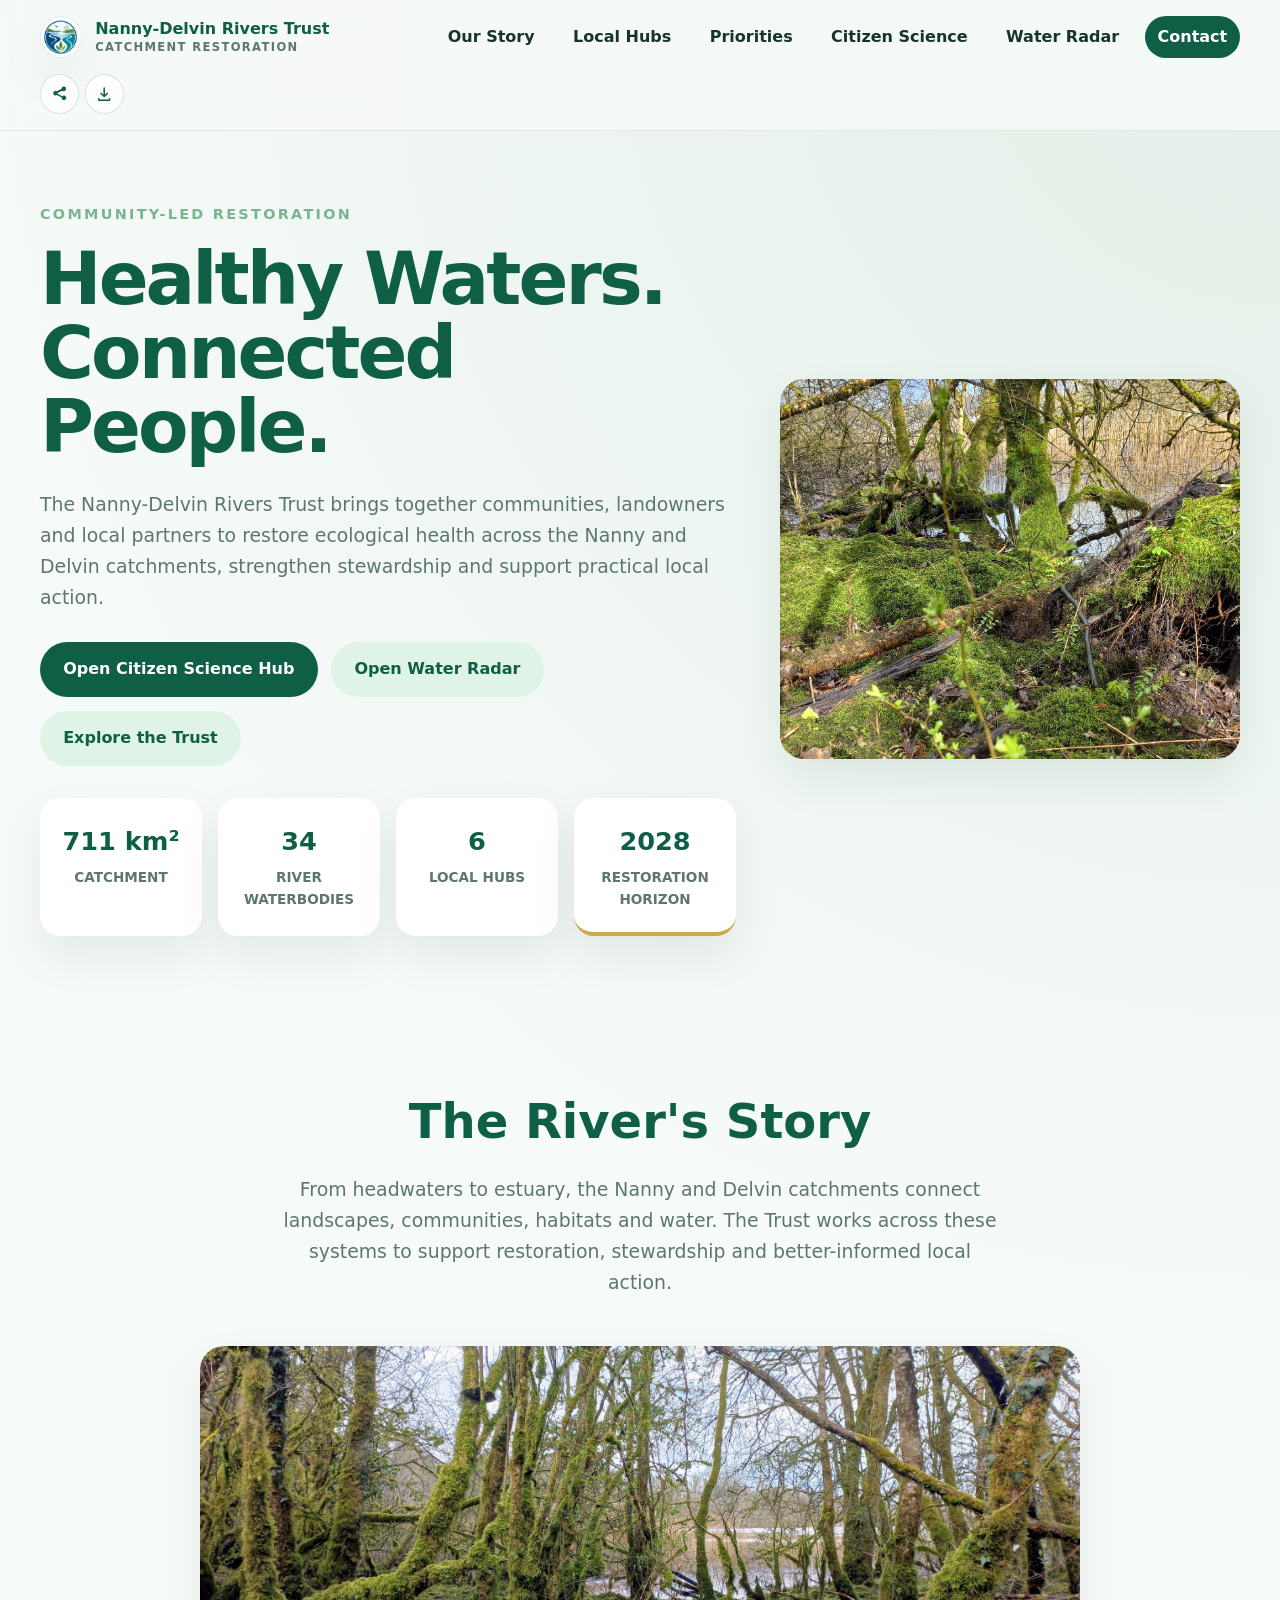
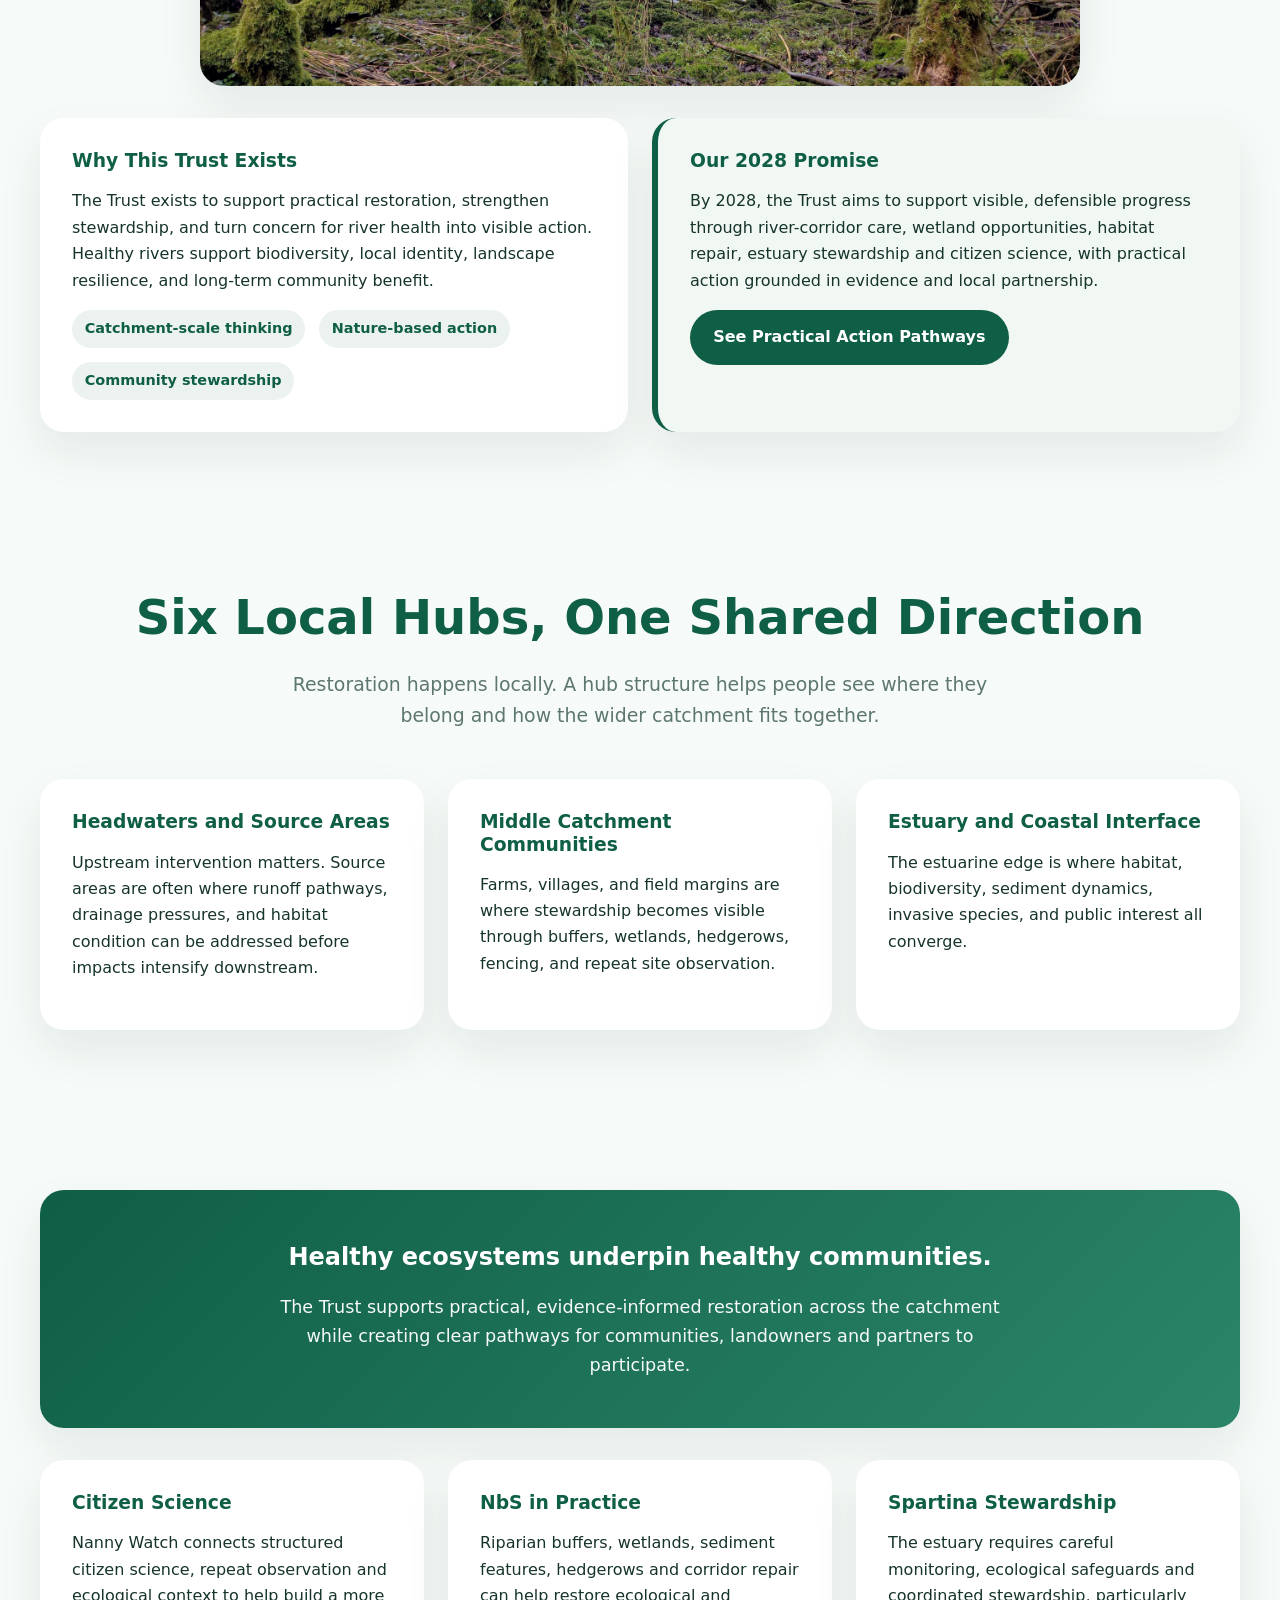
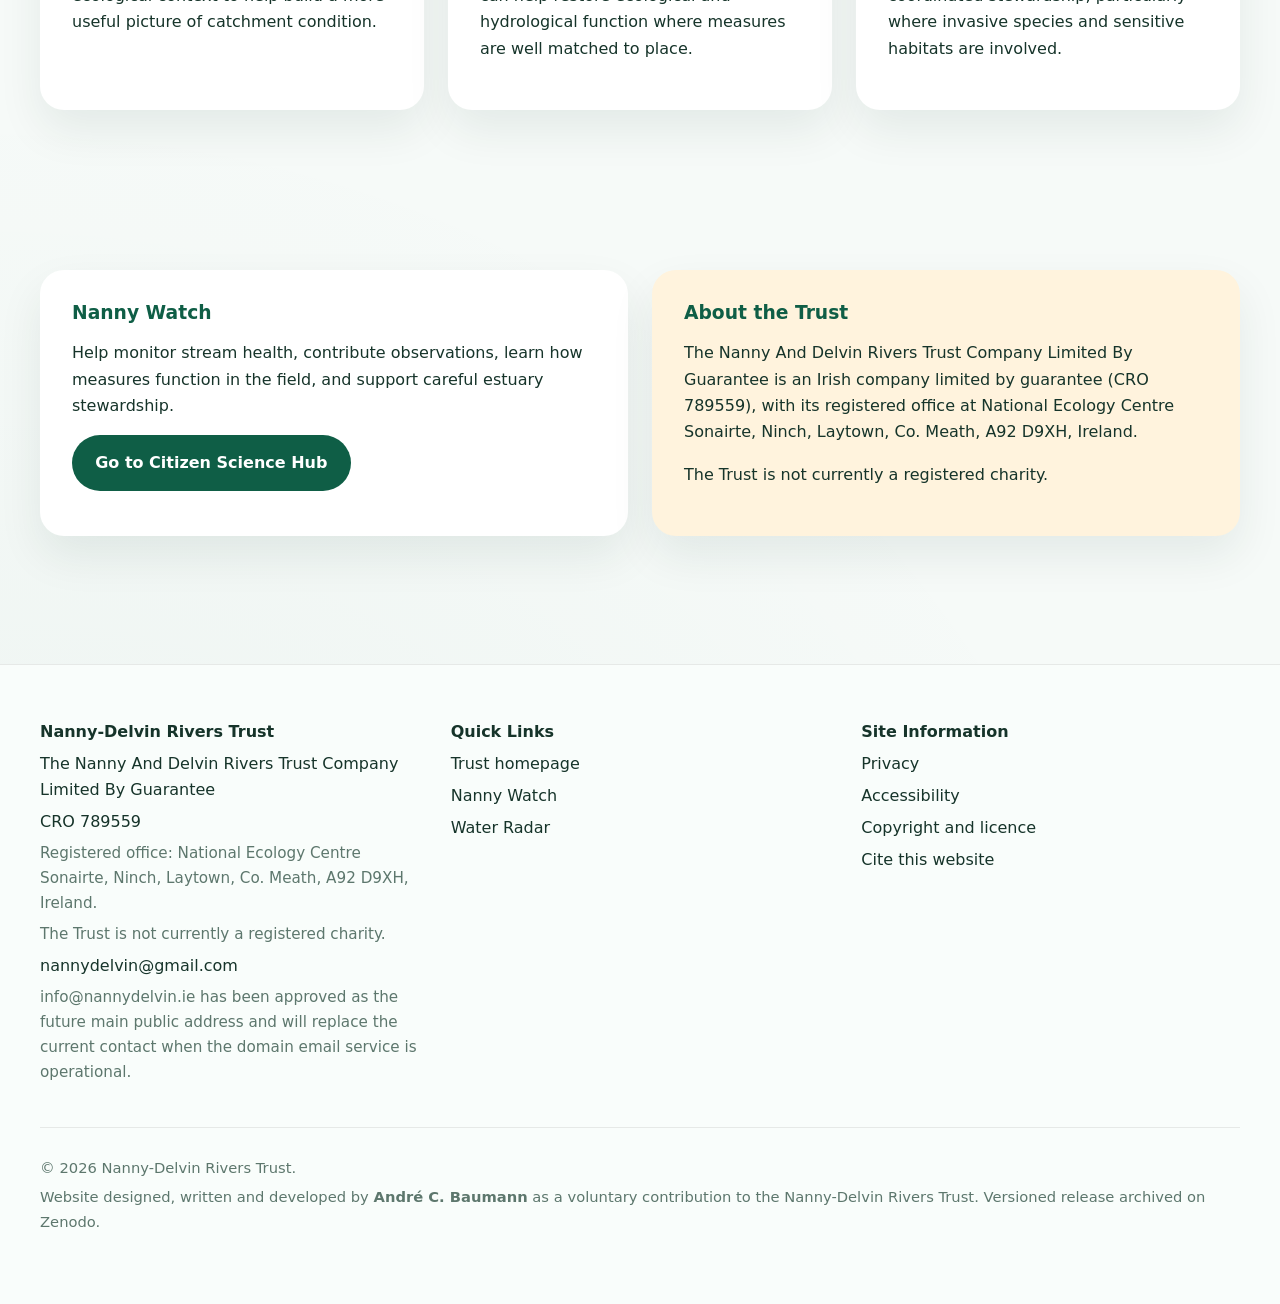
==== commit 7af0aa9f: "Productionise NDRT website for permanent domain" ====
--- a/index.html
+++ b/index.html
@@ -3,10 +3,11 @@
 <head>
   <meta charset="UTF-8" />
   <meta name="viewport" content="width=device-width, initial-scale=1.0" />
+  <link rel="canonical" href="https://nannydelvin.ie/" />
   <title>Nanny-Delvin Rivers Trust | Our River, Our Future</title>
   <meta
     name="description"
-    content="Demo homepage for the Nanny-Delvin Rivers Trust, presenting community-led catchment restoration, local hubs, and pathways into citizen science."
+    content="The Nanny-Delvin Rivers Trust brings together communities, landowners and partners to support river restoration, citizen science and catchment stewardship across the Nanny and Delvin catchments."
   />
   <link rel="stylesheet" href="assets/css/ndrt.css" />
 
@@ -41,11 +42,11 @@
 <body>
   <header class="site-header">
     <div class="shell nav-shell">
-      <a href="index.html" class="logo" aria-label="Nanny-Delvin Rivers Trust demo homepage">
+      <a href="index.html" class="logo" aria-label="Nanny-Delvin Rivers Trust homepage">
         <span class="logo-mark">ND</span>
         <span class="logo-text">
           Nanny-Delvin Rivers Trust
-          <small>DEMO SITE</small>
+          <small>CATCHMENT RESTORATION</small>
         </span>
       </a>
 
@@ -67,9 +68,9 @@
           <div class="eyebrow">Community-Led Restoration</div>
           <h1 class="hero-title">Healthy Waters.<br />Connected People.</h1>
           <p class="lead">
-            The Nanny-Delvin Rivers Trust brings together communities, landowners, and local
-            partners to restore ecological health across the catchment. This homepage tells the
-            public story. The practical action page sits separately.
+            The Nanny-Delvin Rivers Trust brings together communities, landowners and local
+            partners to restore ecological health across the Nanny and Delvin catchments,
+            strengthen stewardship and support practical local action.
           </p>
 
           <div class="hero-actions">
@@ -112,9 +113,9 @@
       <div class="section-heading">
         <h2>The River's Story</h2>
         <p class="lead section-lead">
-          From headwaters to estuary, the catchment connects landscapes, communities, habitats,
-          and water. The main page should establish who the Trust is, why it matters, and how
-          people can enter the work.
+          From headwaters to estuary, the Nanny and Delvin catchments connect landscapes,
+          communities, habitats and water. The Trust works across these systems to support
+          restoration, stewardship and better-informed local action.
         </p>
       </div>
 
@@ -142,9 +143,9 @@
         <article class="card highlight-card">
           <h3>Our 2028 Promise</h3>
           <p>
-            By 2028, the Trust aims to support visible, defensible progress through river corridor
-            care, wetland opportunities, habitat repair, estuary stewardship, and citizen science.
-            The public site should inspire trust. The action site should enable participation.
+            By 2028, the Trust aims to support visible, defensible progress through river-corridor
+            care, wetland opportunities, habitat repair, estuary stewardship and citizen science,
+            with practical action grounded in evidence and local partnership.
           </p>
           <a href="citizen-science.html#pathways" class="button">See Practical Action Pathways</a>
         </article>
@@ -191,8 +192,8 @@
       <div class="philosophy">
         <h2>Healthy ecosystems underpin healthy communities.</h2>
         <p>
-          The Trust's homepage should explain the mission clearly. It should not try to be a field
-          protocol, reporting tool, and operational handbook all at once.
+          The Trust supports practical, evidence-informed restoration across the catchment while
+          creating clear pathways for communities, landowners and partners to participate.
         </p>
       </div>
 
@@ -200,24 +201,24 @@
         <article class="card">
           <h3>Citizen Science</h3>
           <p>
-            Introduce Nanny Watch here, then direct people to the dedicated operational page for
-            CSSI, training, reporting, and practical field guidance.
+            Nanny Watch connects structured citizen science, repeat observation and ecological
+            context to help build a more useful picture of catchment condition.
           </p>
         </article>
 
         <article class="card">
           <h3>NbS in Practice</h3>
           <p>
-            Show that the Trust is serious about riparian buffers, wetlands, sediment features,
-            hedgerows, and corridor repair, without overloading the homepage with field detail.
+            Riparian buffers, wetlands, sediment features, hedgerows and corridor repair can help
+            restore ecological and hydrological function where measures are well matched to place.
           </p>
         </article>
 
         <article class="card">
           <h3>Spartina Stewardship</h3>
           <p>
-            Signal that the estuary requires careful monitoring and guided response. Operational
-            instructions belong on the citizen science page, not the homepage.
+            The estuary requires careful monitoring, ecological safeguards and coordinated
+            stewardship, particularly where invasive species and sensitive habitats are involved.
           </p>
         </article>
       </div>
@@ -235,11 +236,12 @@
         </article>
 
         <article class="card warning-card">
-          <h3>Demo Note</h3>
-          <p>
-            This is a demonstration microsite. Contact routes, form handling, events, and volunteer
-            workflows are placeholders only. No real public email should be published here yet.
-          </p>
+          <h3>About the Trust</h3>
+          <p>
+            The Nanny And Delvin Rivers Trust Company Limited By Guarantee is an Irish company limited by guarantee
+            (CRO 789559), with its registered office at National Ecology Centre Sonairte, Ninch, Laytown, Co. Meath, A92 D9XH, Ireland.
+          </p>
+          <p>The Trust is not currently a registered charity.</p>
         </article>
       </div>
     </section>
@@ -250,11 +252,20 @@
   <div class="shell footer-grid">
     <div>
       <p><strong>Nanny-Delvin Rivers Trust</strong></p>
+      <p>The Nanny And Delvin Rivers Trust Company Limited By Guarantee</p>
+      <p>CRO 789559</p>
+      <p class="footer-note">
+        Registered office: National Ecology Centre Sonairte, Ninch, Laytown, Co. Meath, A92 D9XH, Ireland.
+      </p>
+      <p class="footer-note">
+        The Trust is not currently a registered charity.
+      </p>
       <p>
-        A catchment restoration and community stewardship initiative.
+        <a href="mailto:nannydelvin@gmail.com">nannydelvin@gmail.com</a>
       </p>
       <p class="footer-note">
-        Public contact details are being finalised.
+        info@nannydelvin.ie has been approved as the future main public address and
+        will replace the current contact when the domain email service is operational.
       </p>
     </div>
 
@@ -263,11 +274,6 @@
       <p><a href="index.html">Trust homepage</a></p>
       <p><a href="citizen-science.html">Nanny Watch</a></p>
       <p><a href="news/">Water Radar</a></p>
-      <p>
-        <a href="citizen-science.html#report">
-          Report a field update
-        </a>
-      </p>
     </div>
 
     <div>
@@ -276,13 +282,9 @@
       <p><a href="accessibility.html">Accessibility</a></p>
       <p><a href="LICENSE">Copyright and licence</a></p>
       <p>
-        <a
-          href="https://doi.org/10.5281/zenodo.21777313"
-          target="_blank"
-          rel="noopener noreferrer"
-        >
-          Cite this website
-        </a>
+        <a href="https://doi.org/10.5281/zenodo.21777313"
+           target="_blank"
+           rel="noopener noreferrer">Cite this website</a>
       </p>
     </div>
 
@@ -292,13 +294,9 @@
         Website designed, written and developed by
         <strong>André C. Baumann</strong> as a voluntary contribution to the
         Nanny-Delvin Rivers Trust.
-        <a
-          href="https://doi.org/10.5281/zenodo.21777313"
-          target="_blank"
-          rel="noopener noreferrer"
-        >
-          Versioned release archived on Zenodo
-        </a>.
+        <a href="https://doi.org/10.5281/zenodo.21777313"
+           target="_blank"
+           rel="noopener noreferrer">Versioned release archived on Zenodo</a>.
       </p>
     </div>
   </div>
--- a/assets/css/site-tools.css
+++ b/assets/css/site-tools.css
@@ -171,3 +171,147 @@
     transition: none;
   }
 }
+
+
+
+/* NDRT MOBILE MENU HEADER START */
+.site-footer .footer-grid {
+  display: grid;
+}
+
+.site-menu-button {
+  display: none;
+}
+
+@media (max-width: 640px) {
+  .nav-shell,
+  .nav-wrap {
+    position: relative;
+    display: grid;
+    grid-template-columns: minmax(0, 1fr) auto;
+    align-items: center;
+    gap: 0.35rem;
+    padding: 0.45rem 0;
+    flex-wrap: nowrap;
+  }
+
+  .logo {
+    min-width: 0;
+    gap: 0.5rem;
+  }
+
+  .logo-mark {
+    width: 2rem;
+    height: 2rem;
+    flex: 0 0 auto;
+  }
+
+  .logo-text {
+    min-width: 0;
+    font-size: 0.9rem;
+    line-height: 1.02;
+  }
+
+  .logo-text small {
+    margin-top: 0.1rem;
+    font-size: 0.54rem;
+    letter-spacing: 0.09em;
+  }
+
+  .brand-block {
+    min-width: 0;
+    overflow: hidden;
+    white-space: nowrap;
+    text-overflow: ellipsis;
+  }
+
+  .site-tools {
+    position: static;
+    grid-column: 2;
+    grid-row: 1;
+    margin: 0;
+    gap: 0.18rem;
+  }
+
+  .site-tool-button {
+    width: 2rem;
+    height: 2rem;
+  }
+
+  .site-tool-button svg {
+    width: 0.98rem;
+    height: 0.98rem;
+  }
+
+  .site-menu-button {
+    display: inline-grid;
+  }
+
+  .nav-links,
+  .page-nav {
+    grid-column: 1 / -1;
+    width: 100%;
+    display: none;
+    flex-direction: column;
+    align-items: stretch;
+    gap: 0.12rem;
+    margin: 0;
+    padding: 0.35rem 0 0.1rem;
+    border-top: 1px solid var(--border, rgba(0, 0, 0, 0.08));
+  }
+
+  .nav-links.is-open,
+  .page-nav.is-open {
+    display: flex;
+  }
+
+  .nav-links a,
+  .page-nav a {
+    width: 100%;
+    padding: 0.55rem 0.65rem;
+    border-radius: 0.75rem;
+    font-size: 0.9rem;
+    white-space: normal;
+  }
+}
+/* NDRT MOBILE MENU HEADER END */
+
+/* NDRT MOBILE HERO SPACING START */
+@media (max-width: 640px) {
+  .hero {
+    padding-top: 1.4rem;
+  }
+}
+/* NDRT MOBILE HERO SPACING END */
+
+/* NDRT COMPACT MOBILE STATS START */
+@media (max-width: 640px) {
+  .stats {
+    grid-template-columns: repeat(2, minmax(0, 1fr));
+    gap: 0.65rem;
+    margin-top: 1.1rem;
+  }
+
+  .stat-card {
+    min-height: 0;
+    padding: 0.8rem 0.55rem;
+    border-radius: 14px;
+  }
+
+  .stat-card strong {
+    font-size: 1.35rem;
+    line-height: 1;
+  }
+
+  .stat-card span {
+    margin-top: 0.2rem;
+    font-size: 0.68rem;
+    line-height: 1.2;
+    letter-spacing: 0.02em;
+  }
+
+  .stat-card-risk {
+    border-bottom-width: 3px;
+  }
+}
+/* NDRT COMPACT MOBILE STATS END */
